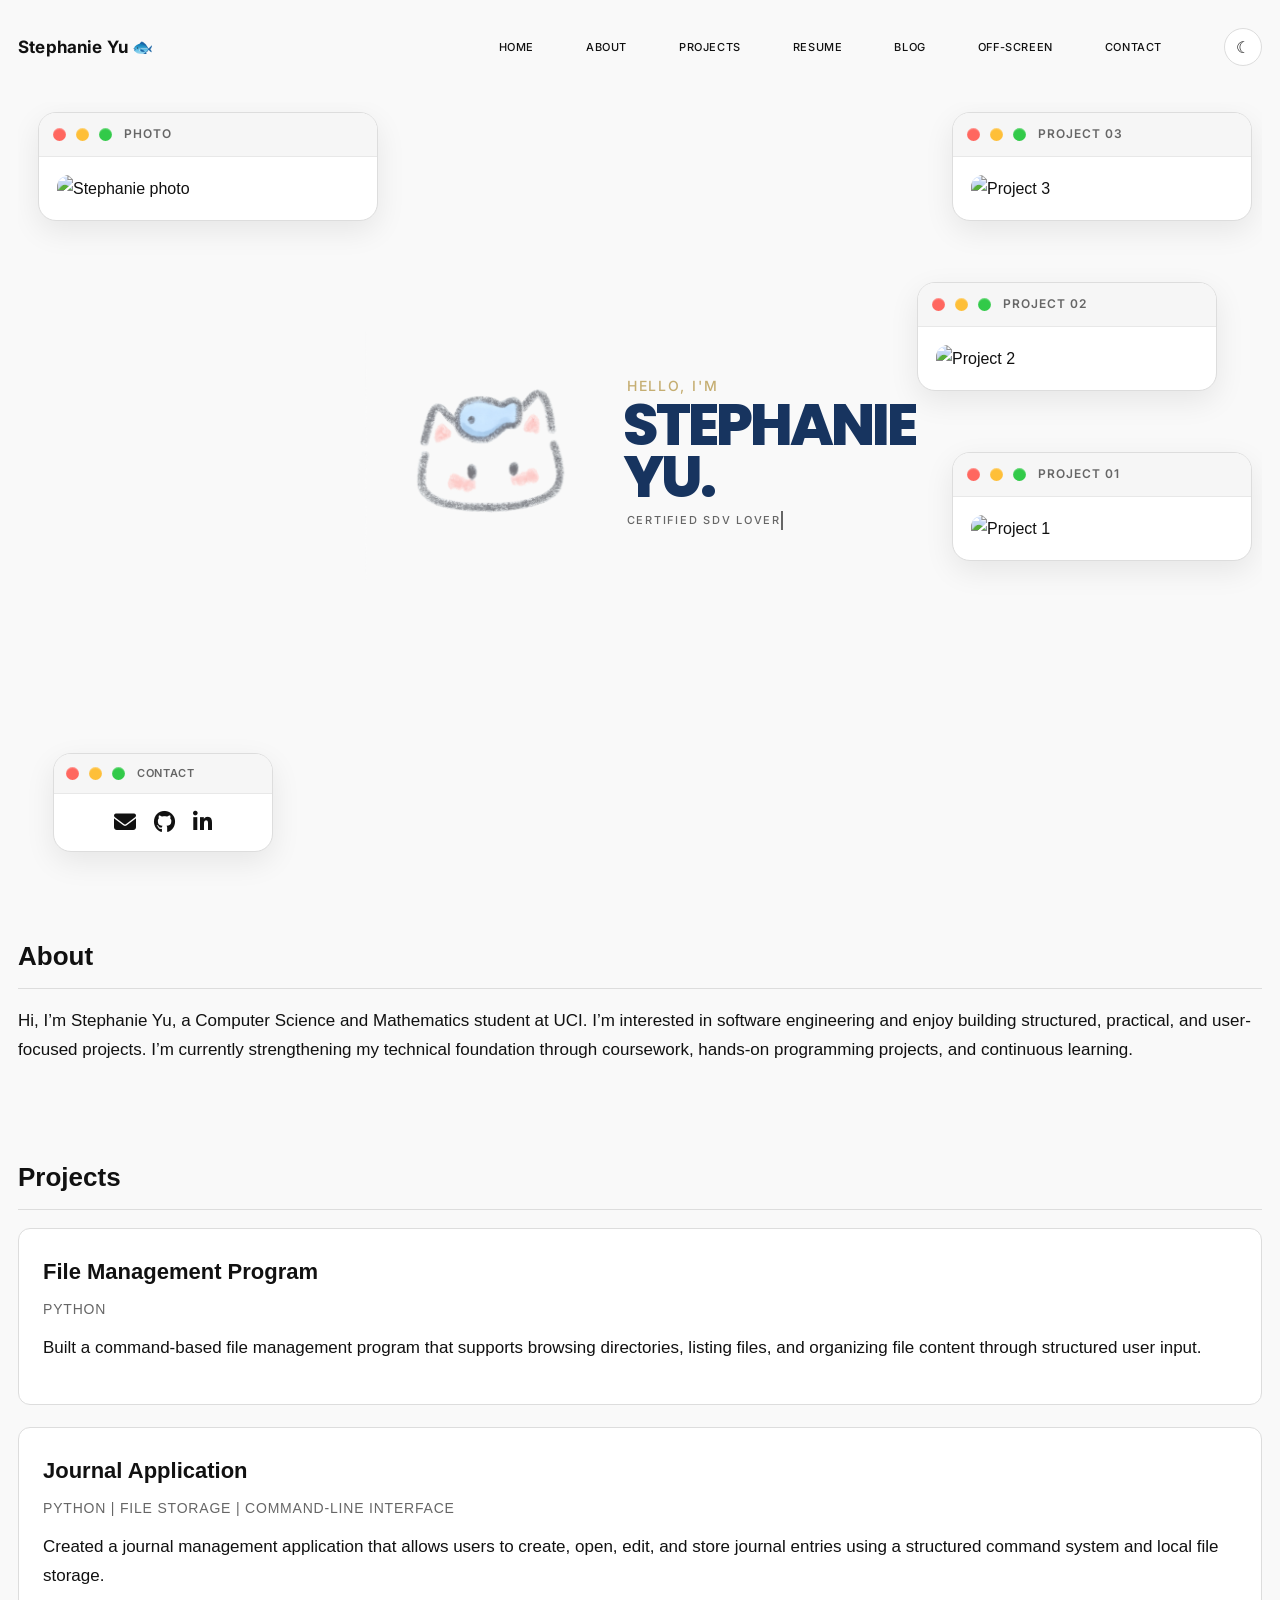
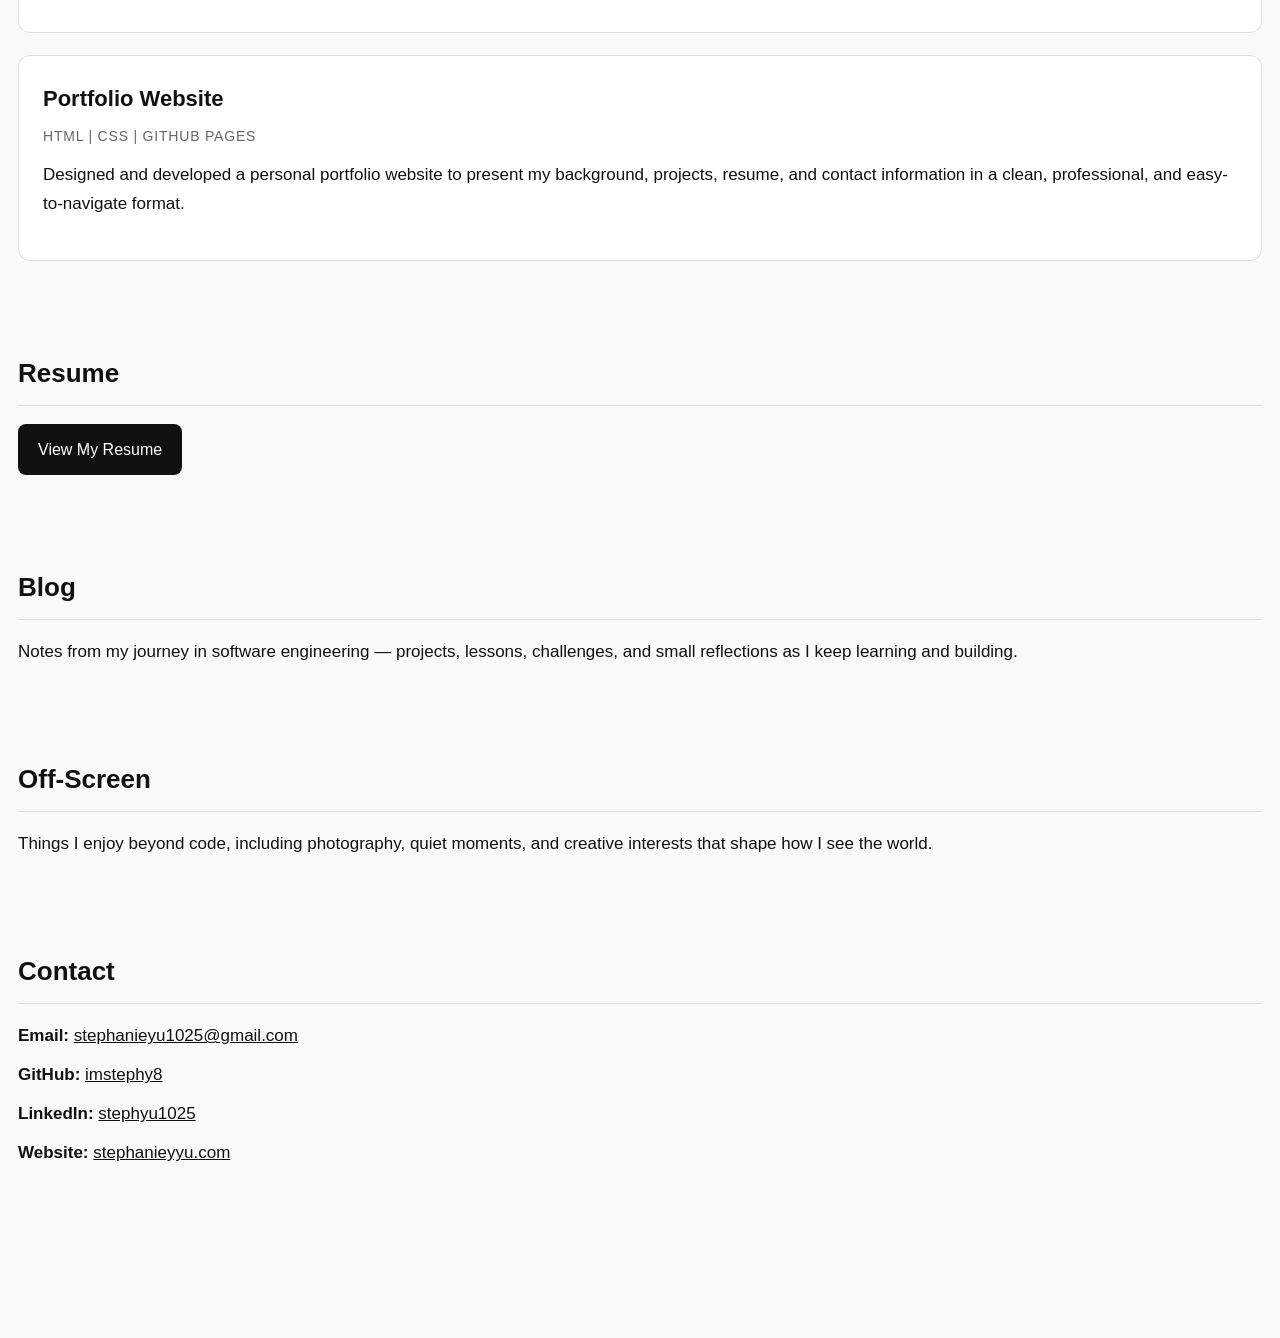
==== index.html @ 74663ebe "Update index.html" ====
<!DOCTYPE html>
<html lang="en">
<head>
  <link
    rel="icon"
    href='data:image/svg+xml,<svg xmlns="http://www.w3.org/2000/svg" viewBox="0 0 100 100"><text y=".9em" font-size="90">🐟</text></svg>'
  />
  <meta charset="UTF-8">
  <meta name="viewport" content="width=device-width, initial-scale=1.0">
  <title>Stephanie Yu</title>

  <link rel="preconnect" href="https://fonts.googleapis.com">
  <link rel="preconnect" href="https://fonts.gstatic.com" crossorigin>
  <link href="https://fonts.googleapis.com/css2?family=Inter:wght@400;500;600;700;800&family=Poppins:wght@500;700;800&display=swap" rel="stylesheet">
  <link rel="stylesheet" href="https://cdnjs.cloudflare.com/ajax/libs/font-awesome/6.5.2/css/all.min.css">

  <link rel="stylesheet" href="style.css">
</head>
<body>
  <header class="top-bar">
    <div class="site-name">Stephanie Yu 🐟</div>

    <nav class="nav-links">
      <a href="#home">HOME</a>
      <a href="#about">ABOUT</a>
      <a href="#projects">PROJECTS</a>
      <a href="#resume">RESUME</a>
      <a href="#blog">BLOG</a>
      <a href="#off-screen">OFF-SCREEN</a>
      <a href="#contact">CONTACT</a>

      <button id="theme-toggle" class="theme-toggle" aria-label="Toggle dark mode">
        ☾
      </button>
    </nav>
  </header>

  <main>
    <section id="home" class="hero">
      <div class="hero-content">
        <img src="icon.png" alt="Pixel character" class="pixel-character">

        <div class="hero-text">
          <p class="hero-kicker">HELLO, I'M</p>
          <h1 class="hero-title">
            <span>STEPHANIE</span>
            <span>YU.</span>
          </h1>
          <p class="hero-subtitle">
            <span class="typing-text">CERTIFIED SDV LOVER</span>
          </p>
        </div>
      </div>

      <div class="draggable-card photo-card" id="photo-card">
        <div class="mac-card-bar drag-handle">
          <div class="mac-dots">
            <button class="dot red" aria-label="Close photo card"></button>
            <button class="dot yellow" aria-label="Minimize photo card"></button>
            <button class="dot green" aria-label="Expand photo card"></button>
          </div>
          <span class="mac-card-title">PHOTO</span>
        </div>
        <div class="mac-card-content">
          <img src="StephanieYu.png" alt="Stephanie photo" class="mac-card-image">
        </div>
      </div>

      <div class="draggable-card contact-card" id="contact-card">
        <div class="mac-card-bar drag-handle">
          <div class="mac-dots">
            <button class="dot red" aria-label="Close contact card"></button>
            <button class="dot yellow" aria-label="Minimize contact card"></button>
            <button class="dot green" aria-label="Expand contact card"></button>
          </div>
          <span class="mac-card-title">CONTACT</span>
        </div>
        <div class="mac-card-content contact-icons">
          <a href="mailto:stephanieyu1025@gmail.com" target="_blank" aria-label="Email">
            <i class="fa-solid fa-envelope"></i>
          </a>
          <a href="https://github.com/imstephy8" target="_blank" aria-label="GitHub">
            <i class="fa-brands fa-github"></i>
          </a>
          <a href="https://www.linkedin.com/in/stephyu1025/" target="_blank" aria-label="LinkedIn">
            <i class="fa-brands fa-linkedin-in"></i>
          </a>
        </div>
      </div>

      <div class="draggable-card project-card-1" id="project-card-1">
        <div class="mac-card-bar drag-handle">
          <div class="mac-dots">
            <button class="dot red" aria-label="Close project 1 card"></button>
            <button class="dot yellow" aria-label="Minimize project 1 card"></button>
            <button class="dot green" aria-label="Expand project 1 card"></button>
          </div>
          <span class="mac-card-title">PROJECT 01</span>
        </div>
        <div class="mac-card-content">
          <img src="project1.jpg" alt="Project 1" class="mac-card-image">
        </div>
      </div>

      <div class="draggable-card project-card-2" id="project-card-2">
        <div class="mac-card-bar drag-handle">
          <div class="mac-dots">
            <button class="dot red" aria-label="Close project 2 card"></button>
            <button class="dot yellow" aria-label="Minimize project 2 card"></button>
            <button class="dot green" aria-label="Expand project 2 card"></button>
          </div>
          <span class="mac-card-title">PROJECT 02</span>
        </div>
        <div class="mac-card-content">
          <img src="project2.jpg" alt="Project 2" class="mac-card-image">
        </div>
      </div>

      <div class="draggable-card project-card-3" id="project-card-3">
        <div class="mac-card-bar drag-handle">
          <div class="mac-dots">
            <button class="dot red" aria-label="Close project 3 card"></button>
            <button class="dot yellow" aria-label="Minimize project 3 card"></button>
            <button class="dot green" aria-label="Expand project 3 card"></button>
          </div>
          <span class="mac-card-title">PROJECT 03</span>
        </div>
        <div class="mac-card-content">
          <img src="project3.jpg" alt="Project 3" class="mac-card-image">
        </div>
      </div>
    </section>

    <section id="about">
      <h2>About</h2>
      <p>
        Hi, I’m Stephanie Yu, a Computer Science and Mathematics student at UCI.
        I’m interested in software engineering and enjoy building structured,
        practical, and user-focused projects. I’m currently strengthening my
        technical foundation through coursework, hands-on programming projects,
        and continuous learning.
      </p>
    </section>

    <section id="projects">
      <h2>Projects</h2>

      <div class="project-card">
        <h3>File Management Program</h3>
        <p class="project-tech">Python</p>
        <p>
          Built a command-based file management program that supports browsing
          directories, listing files, and organizing file content through
          structured user input.
        </p>
      </div>

      <div class="project-card">
        <h3>Journal Application</h3>
        <p class="project-tech">Python | File Storage | Command-Line Interface</p>
        <p>
          Created a journal management application that allows users to create,
          open, edit, and store journal entries using a structured command
          system and local file storage.
        </p>
      </div>

      <div class="project-card">
        <h3>Portfolio Website</h3>
        <p class="project-tech">HTML | CSS | GitHub Pages</p>
        <p>
          Designed and developed a personal portfolio website to present my
          background, projects, resume, and contact information in a clean,
          professional, and easy-to-navigate format.
        </p>
      </div>
    </section>

    <section id="resume">
      <h2>Resume</h2>
      <a class="resume-button" href="StephanieYu2026Summer.pdf" target="_blank">View My Resume</a>
    </section>

    <section id="blog">
      <h2>Blog</h2>
      <p>
        Notes from my journey in software engineering — projects, lessons, challenges,
        and small reflections as I keep learning and building.
      </p>
    </section>

    <section id="off-screen">
      <h2>Off-Screen</h2>
      <p>
        Things I enjoy beyond code, including photography, quiet moments, and creative
        interests that shape how I see the world.
      </p>
    </section>

    <section id="contact">
      <h2>Contact</h2>
      <p><strong>Email:</strong> <a href="mailto:stephanieyu1025@gmail.com">stephanieyu1025@gmail.com</a></p>
      <p><strong>GitHub:</strong> <a href="https://github.com/imstephy8" target="_blank">imstephy8</a></p>
      <p><strong>LinkedIn:</strong> <a href="https://www.linkedin.com/in/stephyu1025/" target="_blank">stephyu1025</a></p>
      <p><strong>Website:</strong> <a href="https://stephanieyyu.com" target="_blank">stephanieyyu.com</a></p>
    </section>
  </main>

  <script src="script.js"></script>
</body>
</html>
---- style.css ----
html {
  scroll-behavior: smooth;
}

:root {
  --bg-color: #f9f9f9;
  --text-color: #111111;
  --card-bg: #ffffff;
  --card-border: #dddddd;
  --nav-text: #111111;
  --button-bg: #ffffff;
  --button-text: #111111;
  --muted-text: #666666;
  --hero-title-color: #17345f;
  --hero-kicker-color: #c5ae72;
  --bar-bg: #f6f6f6;
  --bar-border: #e8e8e8;
  --shadow-color: rgba(0, 0, 0, 0.08);
  --link-color: #111111;
  --resume-btn-bg: #111111;
  --resume-btn-text: #ffffff;
  --resume-btn-hover: #333333;
}

body.dark-mode {
  --bg-color: #111111;
  --text-color: #f5f5f5;
  --card-bg: #1b1b1b;
  --card-border: #333333;
  --nav-text: #f5f5f5;
  --button-bg: #1f1f1f;
  --button-text: #f5f5f5;
  --muted-text: #b8b8b8;
  --hero-title-color: #f2f2f2;
  --hero-kicker-color: #d7c188;
  --bar-bg: #202020;
  --bar-border: #343434;
  --shadow-color: rgba(0, 0, 0, 0.28);
  --link-color: #f5f5f5;
  --resume-btn-bg: #f5f5f5;
  --resume-btn-text: #111111;
  --resume-btn-hover: #d9d9d9;
}

* {
  box-sizing: border-box;
}

body {
  font-family: Arial, sans-serif;
  max-width: 1400px;
  margin: 0 auto;
  padding: 28px 18px 80px;
  line-height: 1.7;
  background-color: var(--bg-color);
  color: var(--text-color);
  transition: background-color 0.3s ease, color 0.3s ease;
}

.top-bar {
  display: flex;
  justify-content: space-between;
  align-items: center;
  padding: 0 0 36px 0;
  width: 100%;
  gap: 20px;
}

.site-name {
  font-family: 'Inter', -apple-system, BlinkMacSystemFont, "Segoe UI", Roboto, sans-serif;
  font-size: 17px;
  font-weight: 700;
  letter-spacing: 0.01em;
  animation: pastelShift 8s ease-in-out infinite;
  flex-shrink: 0;
}

@keyframes pastelShift {
  0% { color: #7faedb; }
  25% { color: #b39ddb; }
  50% { color: #e6a6be; }
  75% { color: #8bbf9f; }
  100% { color: #7faedb; }
}

nav,
.nav-links {
  display: flex;
  align-items: center;
  gap: 52px;
  margin-left: auto;
}

nav a,
.nav-links a {
  font-family: 'Inter', -apple-system, BlinkMacSystemFont, "Segoe UI", Roboto, sans-serif;
  font-size: 11px;
  letter-spacing: 0.6px;
  text-transform: uppercase;
  color: var(--nav-text);
  text-decoration: none;
  font-weight: 500;
  transition: color 0.3s ease;
}

nav a:hover,
.nav-links a:hover {
  text-decoration: underline;
}

.theme-toggle {
  margin-left: 10px;
  width: 38px;
  height: 38px;
  border-radius: 999px;
  border: 1px solid var(--card-border);
  background-color: var(--button-bg);
  color: var(--button-text);
  font-size: 16px;
  cursor: pointer;
  display: inline-flex;
  align-items: center;
  justify-content: center;
  flex-shrink: 0;
  transition: background-color 0.3s ease, color 0.3s ease, border-color 0.3s ease, transform 0.2s ease;
}

.theme-toggle:hover {
  transform: translateY(-1px);
}

main {
  width: 100%;
}

section {
  margin-bottom: 90px;
}

.hero {
  min-height: calc(100vh - 90px);
  display: flex;
  align-items: center;
  justify-content: center;
  margin-bottom: 0;
  position: relative;
  overflow: hidden;
}

.hero-content {
  display: flex;
  align-items: center;
  justify-content: center;
  gap: 8px;
  width: fit-content;
  margin: 0 auto;
  transform: translateY(-50px);
}

.pixel-character {
  width: 250px;
  height: auto;
  display: block;
  flex-shrink: 0;
  transform: translateY(-2px);
}

.hero-text {
  display: flex;
  flex-direction: column;
  align-items: flex-start;
}

.hero-kicker {
  margin: 0 0 6px 4px;
  font-family: 'Inter', sans-serif;
  font-size: 14px;
  font-weight: 500;
  letter-spacing: 0.14em;
  text-transform: uppercase;
  color: var(--hero-kicker-color);
  line-height: 1;
  transition: color 0.3s ease;
}

.hero-title {
  margin: 0;
  font-family: 'Poppins', 'Inter', sans-serif;
  font-size: clamp(38px, 5vw, 58px);
  font-weight: 800;
  line-height: 0.9;
  letter-spacing: -0.05em;
  text-transform: uppercase;
  color: var(--hero-title-color);
  transition: color 0.3s ease;
}

.hero-title span {
  display: block;
}

.hero-subtitle {
  margin: 8px 0 0 4px;
  font-family: 'Inter', sans-serif;
  font-size: 11px;
  font-weight: 500;
  letter-spacing: 0.16em;
  text-transform: uppercase;
  color: var(--muted-text);
  min-height: 18px;
  transition: color 0.3s ease;
}

.typing-text {
  display: inline-block;
  overflow: hidden;
  white-space: nowrap;
  border-right: 2px solid var(--muted-text);
  width: 0;
  max-width: max-content;
  animation: typing 3.2s steps(29, end) 0.5s forwards, blink 0.8s step-end infinite;
}

@keyframes typing {
  from { width: 0; }
  to { width: 100%; }
}

@keyframes blink {
  50% { border-color: transparent; }
}

.draggable-card {
  position: absolute;
  width: 260px;
  background: var(--card-bg);
  border-radius: 18px;
  overflow: hidden;
  border: 1px solid var(--card-border);
  box-shadow: 0 10px 30px var(--shadow-color);
  z-index: 20;
  transition: background-color 0.3s ease, border-color 0.3s ease, box-shadow 0.3s ease;
}

.photo-card {
  top: 10px;
  left: 20px;
  width: 340px;
}

.contact-card {
  left: 35px;
  bottom: 60px;
  width: 220px;
}

.project-card-3 {
  top: 10px;
  right: 10px;
  width: 300px;
  z-index: 23;
}

.project-card-2 {
  top: 180px;
  right: 45px;
  width: 300px;
  z-index: 22;
}

.project-card-1 {
  top: 350px;
  right: 10px;
  width: 300px;
  z-index: 21;
}

.mac-card-bar {
  height: 44px;
  background: var(--bar-bg);
  display: flex;
  align-items: center;
  gap: 12px;
  padding: 0 14px;
  border-bottom: 1px solid var(--bar-border);
  transition: background-color 0.3s ease, border-color 0.3s ease;
}

.drag-handle {
  cursor: grab;
  user-select: none;
}

.drag-handle:active {
  cursor: grabbing;
}

.mac-dots {
  display: flex;
  gap: 10px;
  align-items: center;
}

.dot {
  width: 13px;
  height: 13px;
  border-radius: 50%;
  border: none;
  padding: 0;
  display: inline-block;
  cursor: pointer;
  transition: transform 0.18s ease, filter 0.18s ease, box-shadow 0.18s ease, opacity 0.18s ease;
  box-shadow: inset 0 1px 1px rgba(255, 255, 255, 0.35);
}

.red {
  background: #ff5f57;
}

.yellow {
  background: #febc2e;
}

.green {
  background: #28c840;
}

.dot:hover {
  filter: brightness(0.72);
  transform: scale(0.95);
}

.dot:active {
  filter: brightness(0.58);
  transform: scale(0.88);
}

.mac-dots .dot {
  opacity: 0.95;
}

.mac-dots:hover .dot {
  opacity: 1;
}

.mac-dots:hover .red,
.mac-dots:hover .yellow,
.mac-dots:hover .green {
  filter: brightness(0.9);
}

.mac-card-title {
  font-family: 'Inter', sans-serif;
  font-size: 12px;
  font-weight: 600;
  letter-spacing: 0.08em;
  text-transform: uppercase;
  color: var(--muted-text);
  transition: color 0.3s ease;
}

.mac-card-content {
  padding: 18px;
  color: var(--text-color);
  transition: color 0.3s ease;
}

.mac-card-image {
  width: 100%;
  height: auto;
  display: block;
  border-radius: 12px;
}

.contact-card .mac-card-bar {
  height: 40px;
  padding: 0 12px;
}

.contact-card .mac-card-title {
  font-size: 11px;
  letter-spacing: 0.06em;
}

.contact-card .mac-card-content {
  padding: 10px 12px;
}

.contact-icons {
  display: flex;
  align-items: center;
  justify-content: center;
  gap: 18px;
  padding: 4px 0;
}

.contact-icons a {
  color: var(--text-color);
  font-size: 22px;
  text-decoration: none;
  transition: transform 0.2s ease, opacity 0.2s ease, color 0.3s ease;
}

.contact-icons a:hover {
  transform: translateY(-2px);
  opacity: 0.7;
}

.draggable-card.dragging {
  z-index: 9999;
}

.draggable-card.minimized {
  width: 220px !important;
  height: auto;
}

.draggable-card.minimized .mac-card-content {
  display: none;
}

.draggable-card.minimized .mac-card-bar {
  border-bottom: none;
}

h2 {
  font-size: 26px;
  font-weight: 600;
  margin-bottom: 18px;
  border-bottom: 1px solid var(--card-border);
  padding-bottom: 10px;
  transition: border-color 0.3s ease, color 0.3s ease;
}

p {
  font-size: 17px;
  margin-top: 0;
}

.skills-list {
  display: flex;
  flex-wrap: wrap;
  gap: 12px;
}

.skill-tag {
  padding: 10px 16px;
  border: 1px solid var(--card-border);
  border-radius: 999px;
  font-size: 14px;
  background-color: var(--card-bg);
  color: var(--text-color);
  transition: background-color 0.3s ease, border-color 0.3s ease, color 0.3s ease;
}

.project-card {
  background-color: var(--card-bg);
  padding: 24px;
  margin-bottom: 22px;
  border-radius: 12px;
  border: 1px solid var(--card-border);
  transition: transform 0.25s ease, box-shadow 0.25s ease, background-color 0.3s ease, border-color 0.3s ease;
}

.project-card:hover {
  transform: translateY(-4px);
  box-shadow: 0 8px 24px var(--shadow-color);
}

.project-card h3 {
  margin-top: 0;
  margin-bottom: 8px;
  font-size: 22px;
}

.project-tech {
  font-size: 14px;
  color: var(--muted-text);
  margin-bottom: 12px;
  text-transform: uppercase;
  letter-spacing: 0.8px;
  transition: color 0.3s ease;
}

.primary-button,
.secondary-button,
.resume-button {
  display: inline-block;
  padding: 12px 20px;
  border-radius: 8px;
  text-decoration: none;
  transition: all 0.25s ease;
}

.resume-button {
  background-color: var(--resume-btn-bg);
  color: var(--resume-btn-text);
}

.resume-button:hover {
  background-color: var(--resume-btn-hover);
  transform: translateY(-2px);
  text-decoration: none;
}

a {
  color: var(--link-color);
  transition: color 0.3s ease;
}

a:hover {
  text-decoration: underline;
}

#contact p {
  margin: 10px 0;
}

@media (max-width: 900px) {
  body {
    padding: 24px 20px 60px;
  }

  .top-bar {
    flex-direction: column;
    align-items: flex-start;
    gap: 18px;
  }

  nav,
  .nav-links {
    flex-wrap: wrap;
    gap: 14px 18px;
    margin-left: 0;
  }

  .hero {
    min-height: 55vh;
  }
}

@media (max-width: 768px) {
  .photo-card,
  .contact-card,
  .project-card-1,
  .project-card-2,
  .project-card-3 {
    display: none !important;
  }

  .hero {
    min-height: auto;
    padding: 90px 0 50px;
  }

  .hero-content {
    flex-direction: column;
    gap: 16px;
    transform: none;
    text-align: center;
  }

  .hero-text {
    align-items: center;
  }

  .hero-kicker,
  .hero-subtitle {
    margin-left: 0;
  }

  .pixel-character {
    width: 90px;
    transform: none;
  }
}

@media (max-width: 600px) {
  body {
    padding: 20px 16px 50px;
  }

  .site-name {
    font-size: 13px;
  }

  nav,
  .nav-links {
    gap: 12px 14px;
  }

  nav a,
  .nav-links a {
    font-size: 10px;
    letter-spacing: 0.5px;
  }

  .theme-toggle {
    width: 34px;
    height: 34px;
    font-size: 14px;
    margin-left: 4px;
  }

  .hero-title {
    font-size: clamp(32px, 11vw, 46px);
  }

  h2 {
    font-size: 24px;
  }

  p {
    font-size: 16px;
  }
}
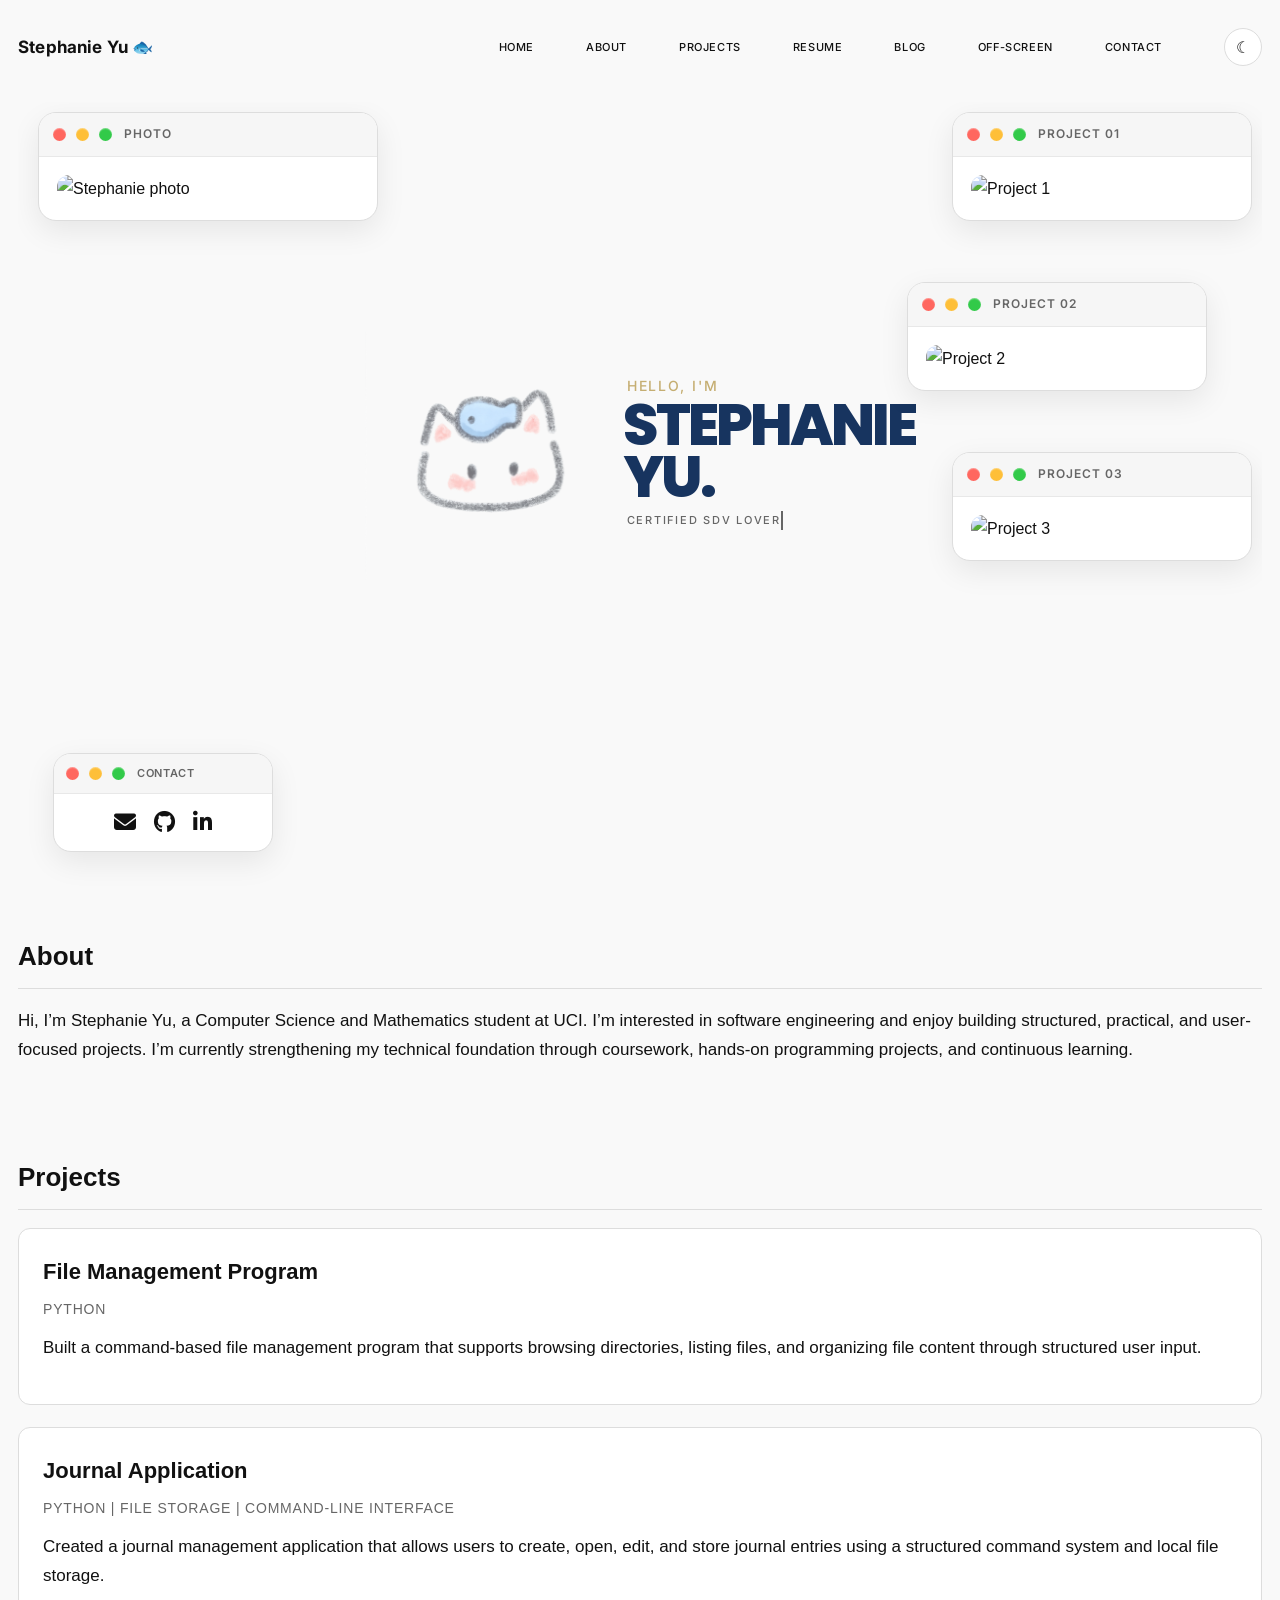
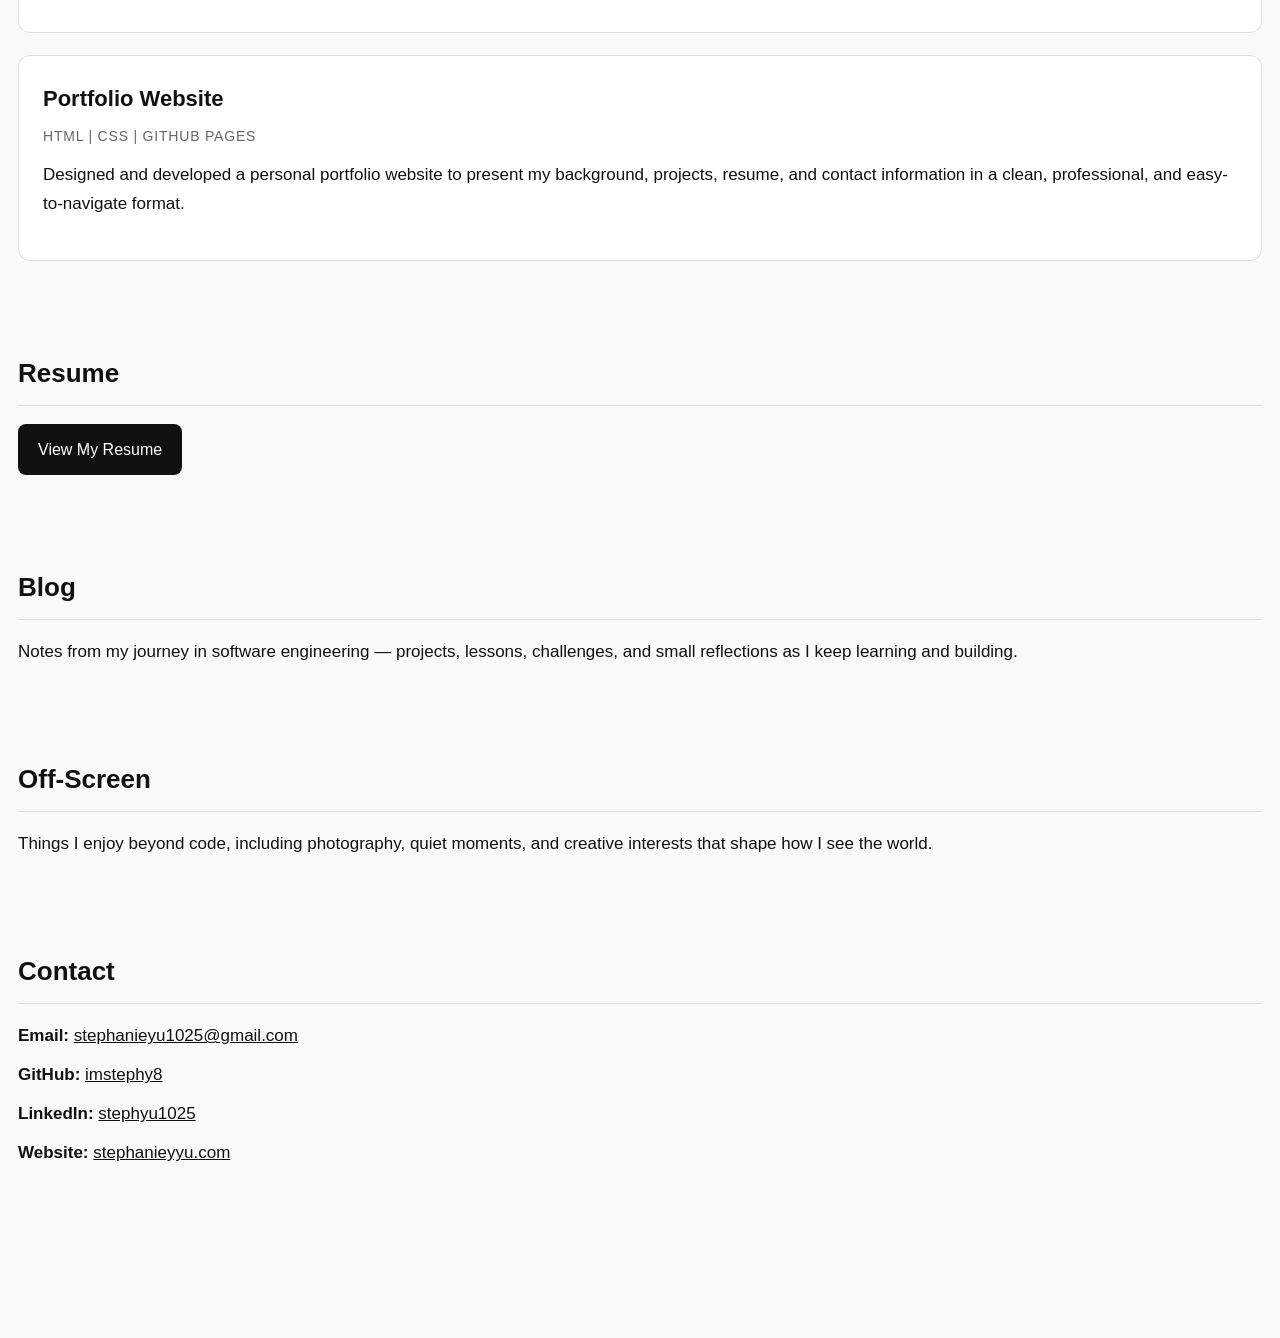
==== commit a6d51184: "Update index.html" ====
--- a/index.html
+++ b/index.html
@@ -178,7 +178,7 @@
 
     <section id="resume">
       <h2>Resume</h2>
-      <a class="resume-button" href="StephanieYu2026Summer.pdf" target="_blank">View My Resume</a>
+      <a class="resume-button" href="hhh.pdf" target="_blank">View My Resume</a>
     </section>
 
     <section id="blog">
--- a/style.css
+++ b/style.css
@@ -254,25 +254,25 @@
   width: 220px;
 }
 
-.project-card-3 {
+.project-card-1 {
   top: 10px;
   right: 10px;
   width: 300px;
-  z-index: 23;
+  z-index: 21;
 }
 
 .project-card-2 {
   top: 180px;
-  right: 45px;
+  right: 55px;
   width: 300px;
   z-index: 22;
 }
 
-.project-card-1 {
+.project-card-3 {
   top: 350px;
   right: 10px;
   width: 300px;
-  z-index: 21;
+  z-index: 23;
 }
 
 .mac-card-bar {
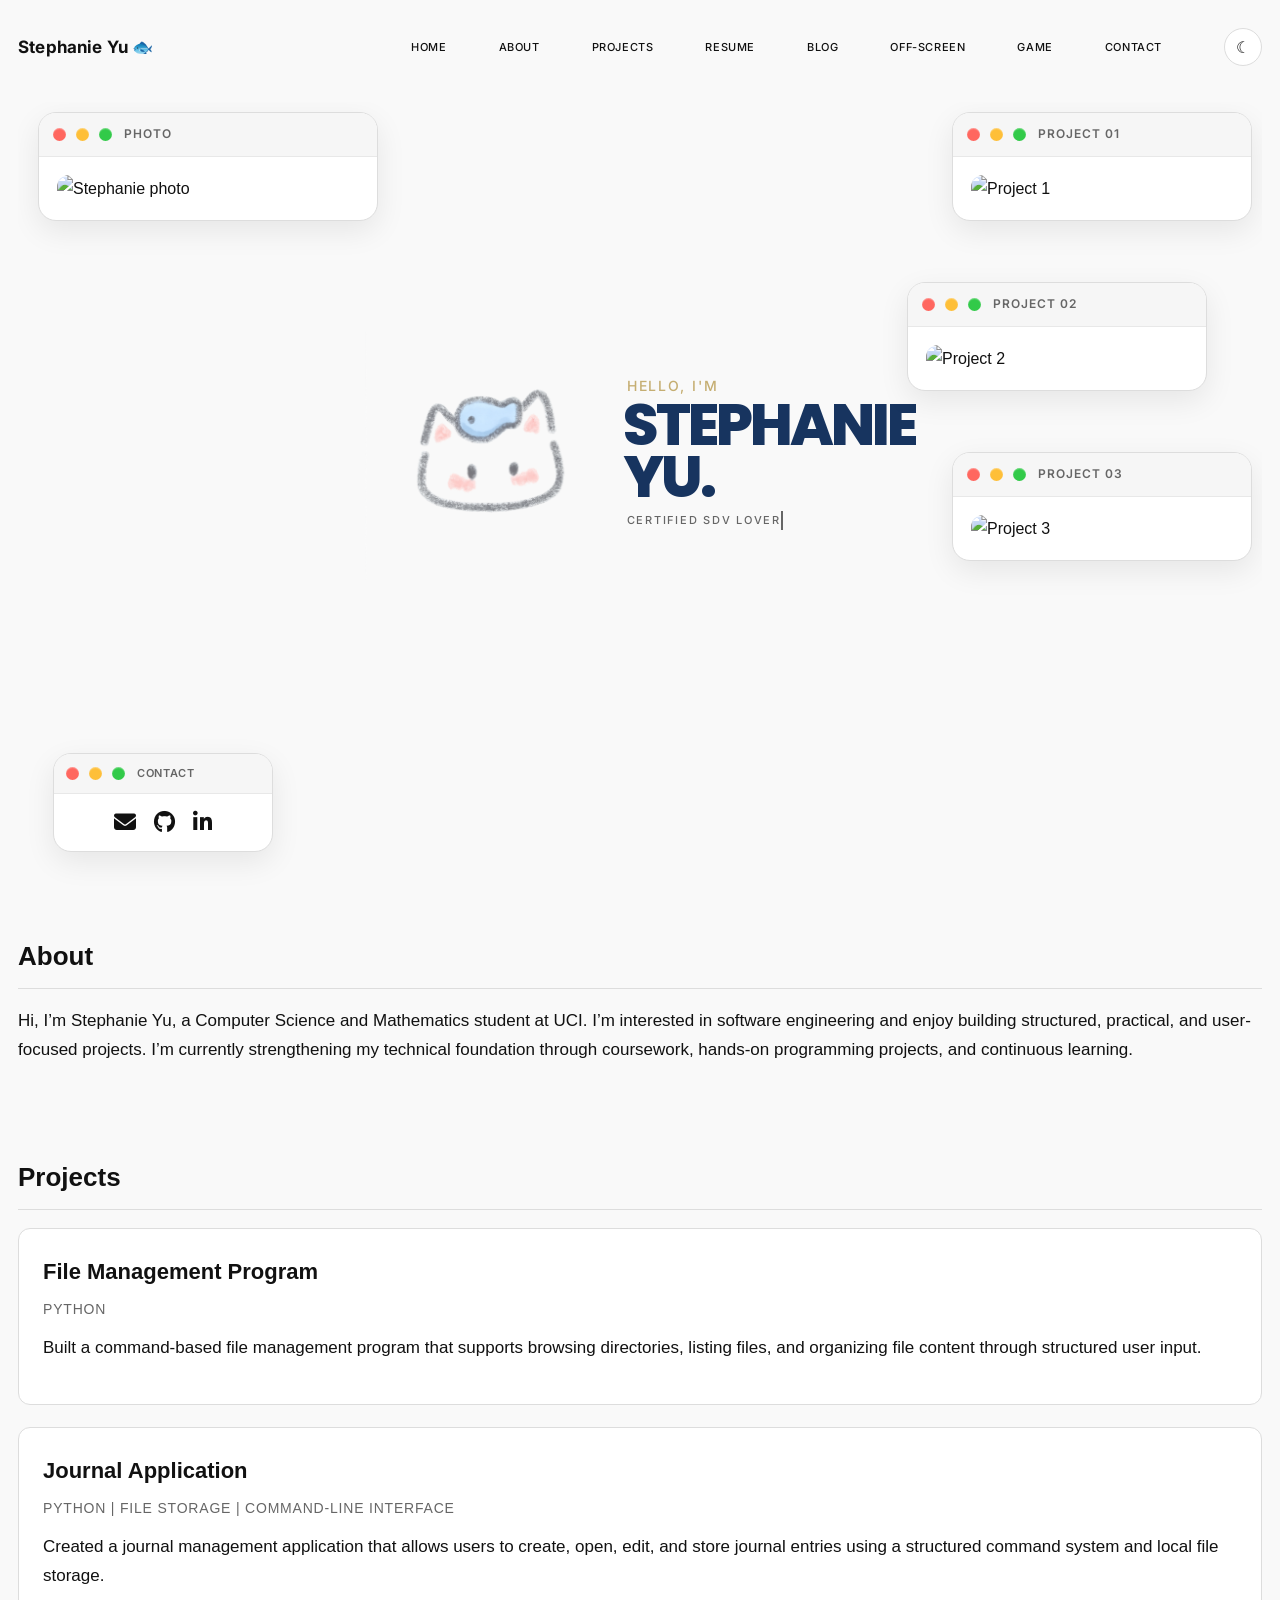
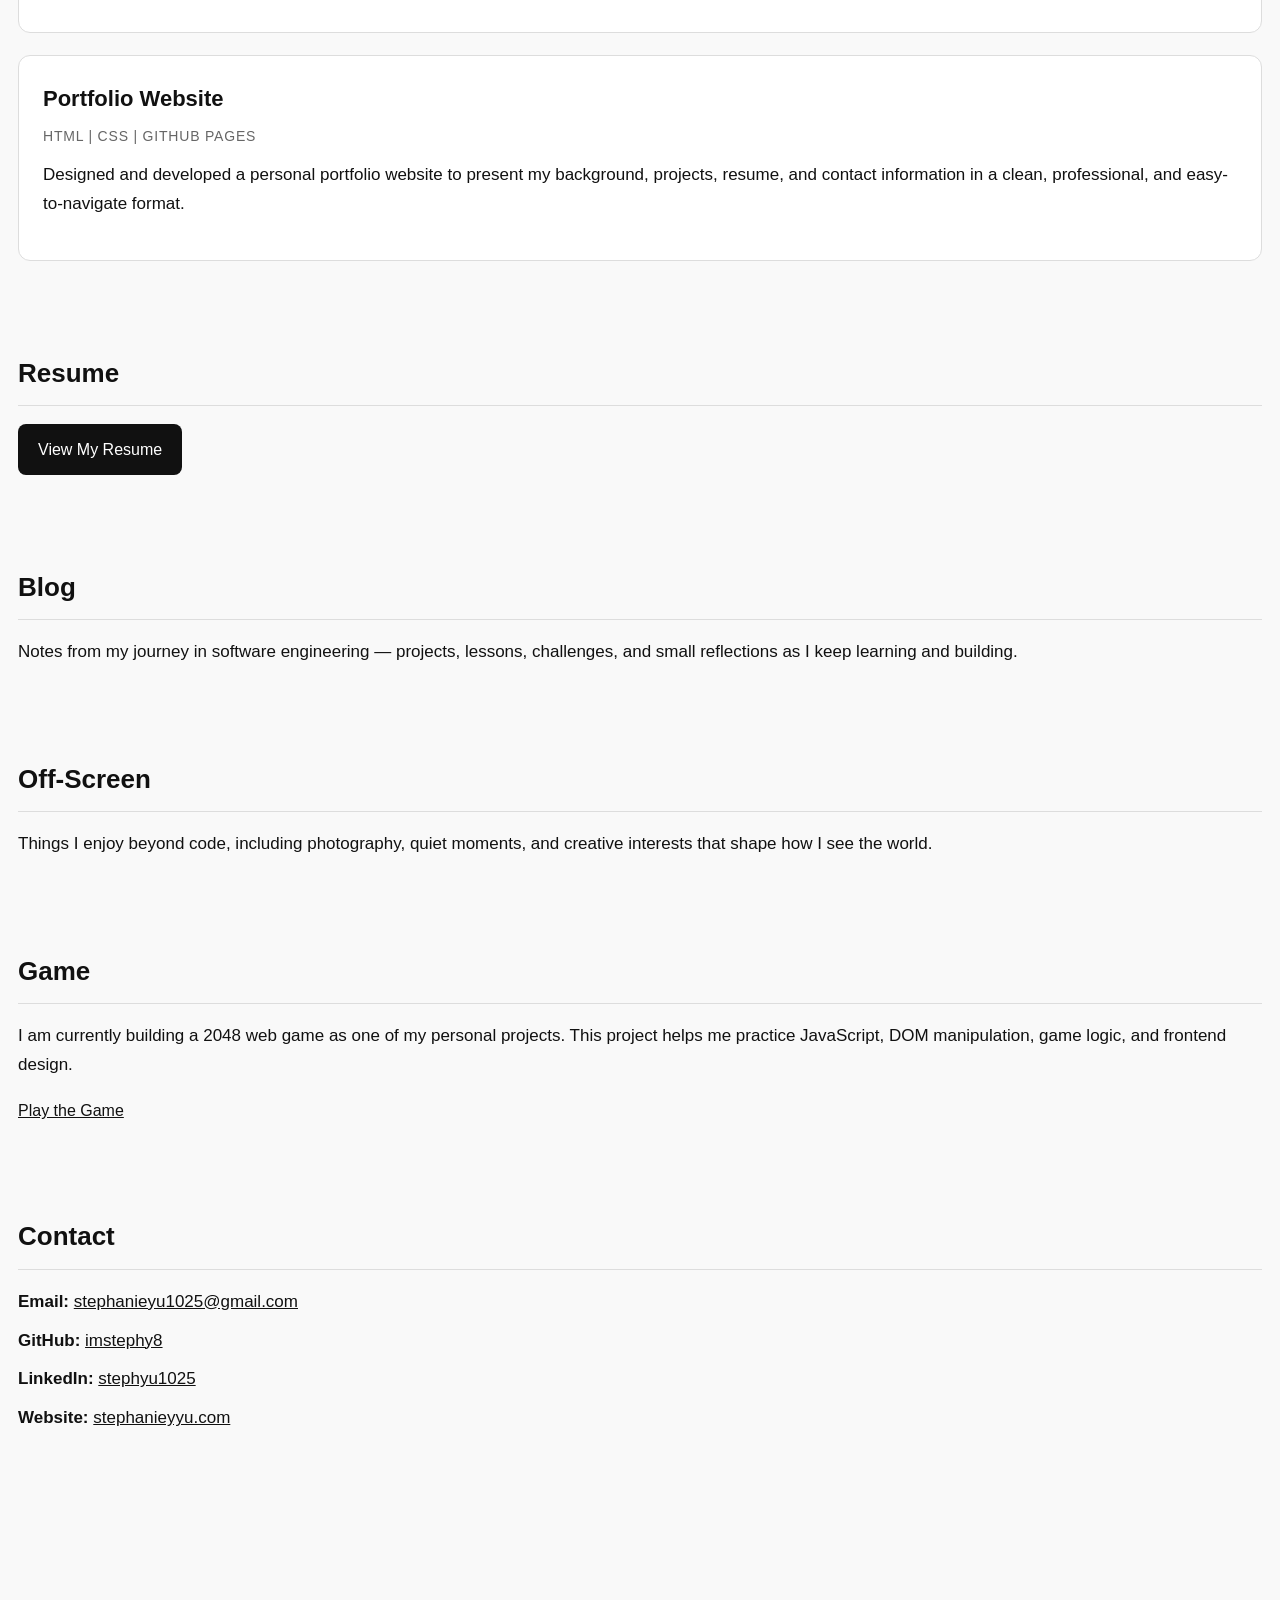
==== commit 6fc86b03: "Update index.html" ====
--- a/index.html
+++ b/index.html
@@ -27,6 +27,7 @@
       <a href="#resume">RESUME</a>
       <a href="#blog">BLOG</a>
       <a href="#off-screen">OFF-SCREEN</a>
+      <a href="#game">GAME</a>
       <a href="#contact">CONTACT</a>
 
       <button id="theme-toggle" class="theme-toggle" aria-label="Toggle dark mode">
@@ -197,6 +198,18 @@
       </p>
     </section>
 
+    <section id="game" class="game-section">
+      <h2>Game</h2>
+      <p>
+        I am currently building a 2048 web game as one of my personal projects.
+        This project helps me practice JavaScript, DOM manipulation, game logic,
+        and frontend design.
+      </p>
+      <a href="your-game-link-here" class="game-button">
+        Play the Game
+      </a>
+    </section>
+
     <section id="contact">
       <h2>Contact</h2>
       <p><strong>Email:</strong> <a href="mailto:stephanieyu1025@gmail.com">stephanieyu1025@gmail.com</a></p>
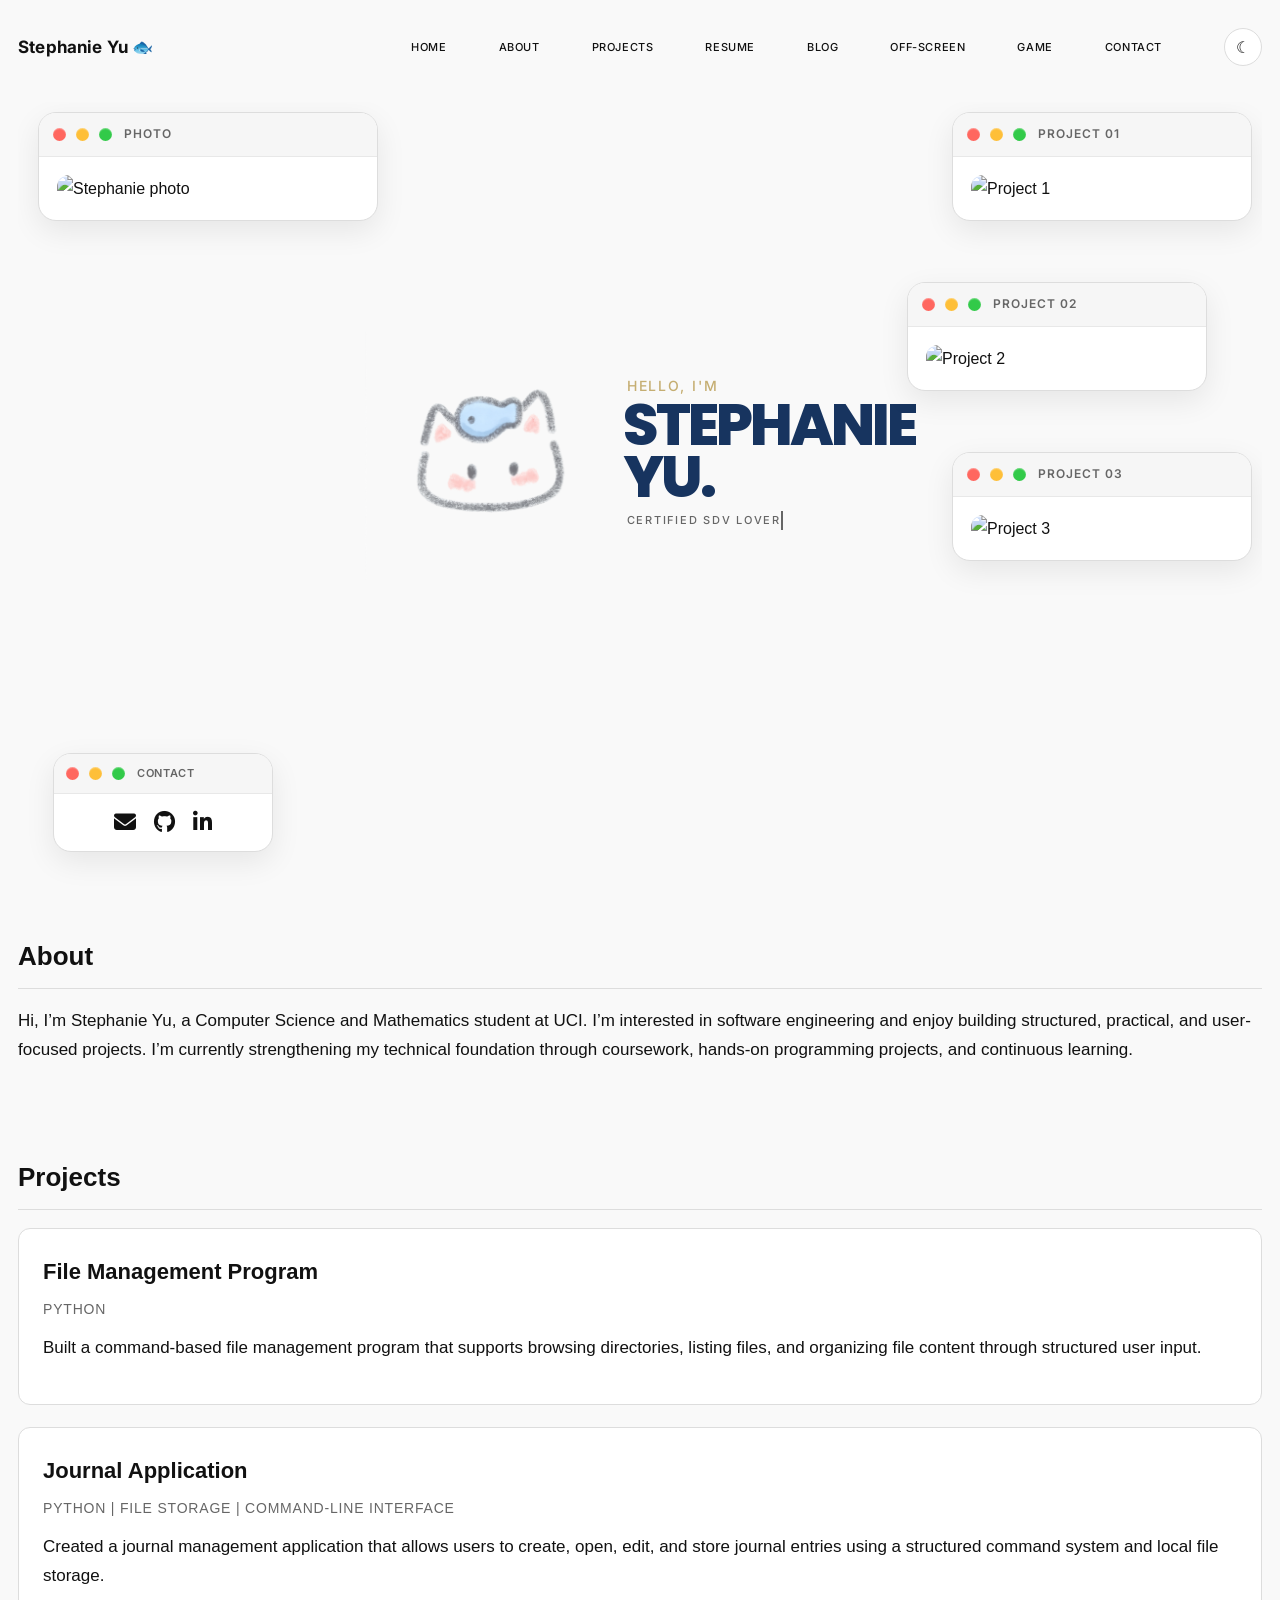
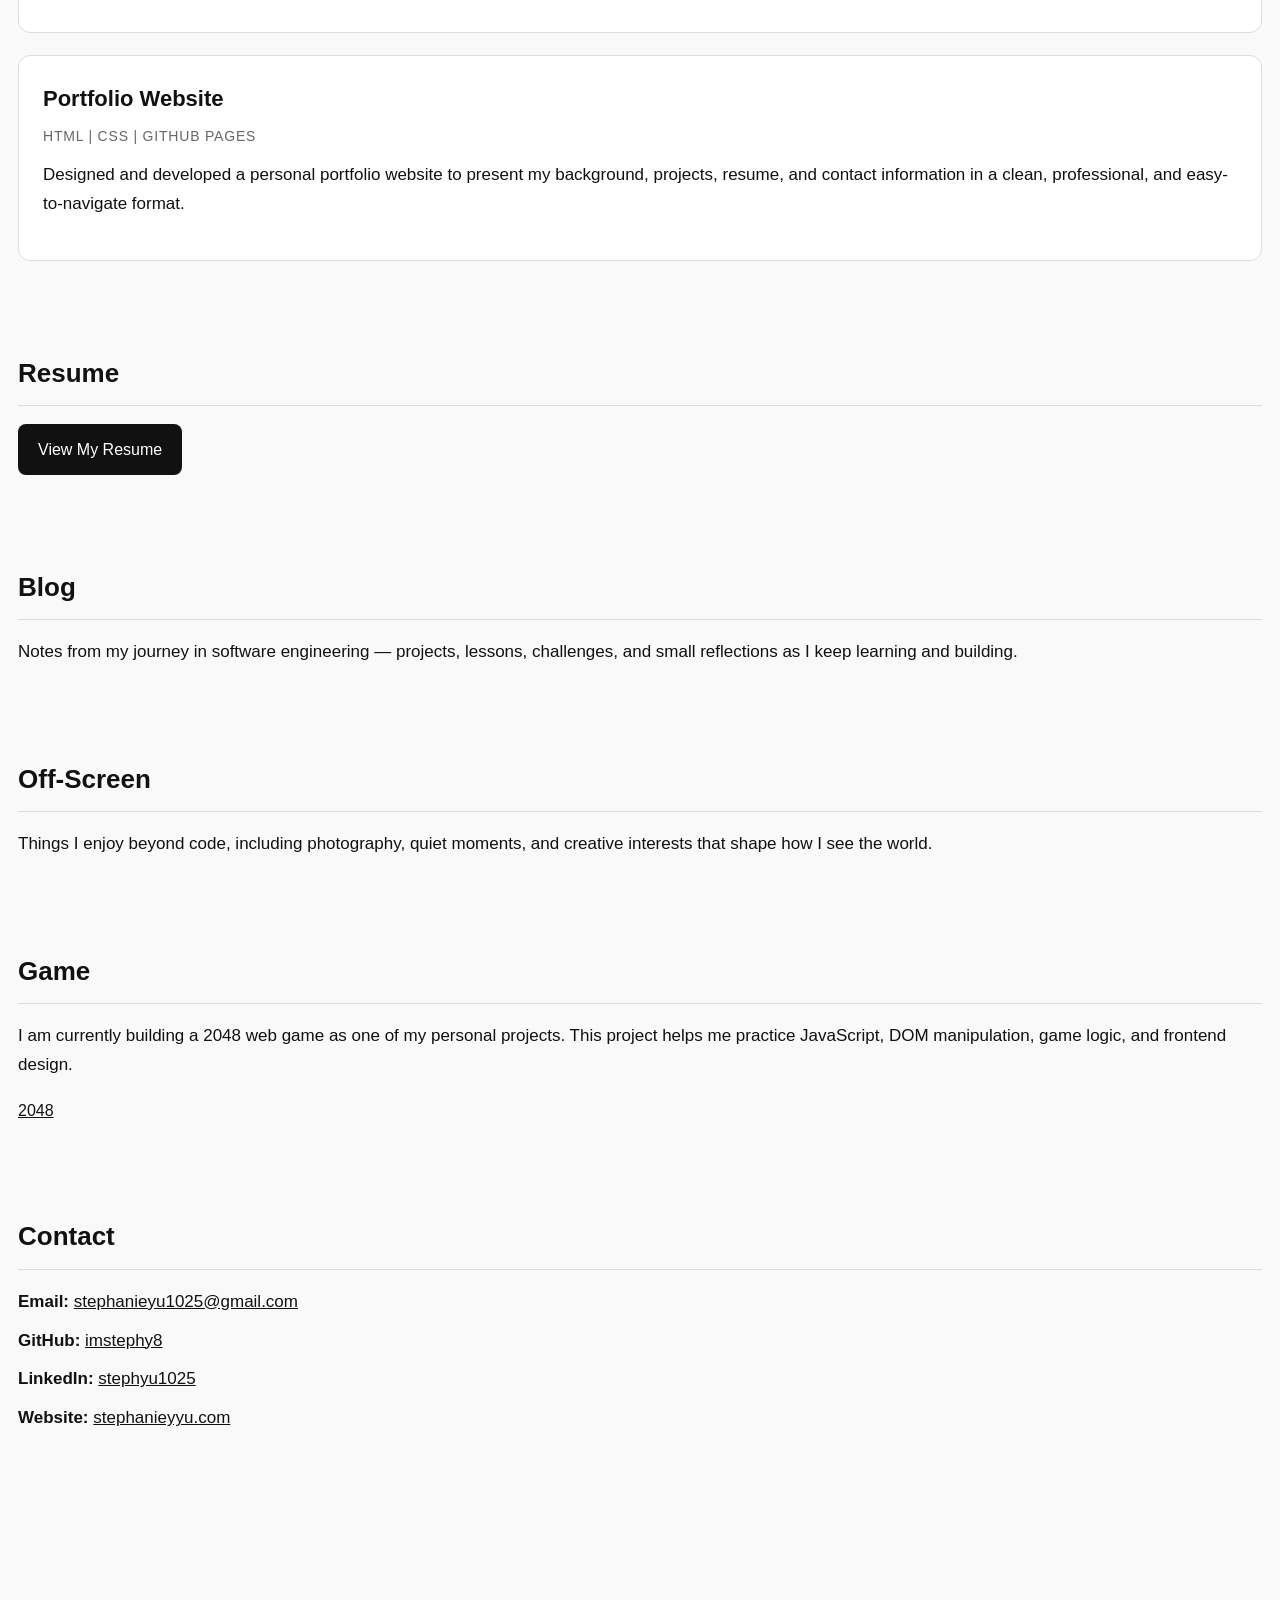
==== commit ba2368c3: "Update index.html" ====
--- a/index.html
+++ b/index.html
@@ -206,7 +206,7 @@
         and frontend design.
       </p>
       <a href="your-game-link-here" class="game-button">
-        Play the Game
+        2048
       </a>
     </section>
 
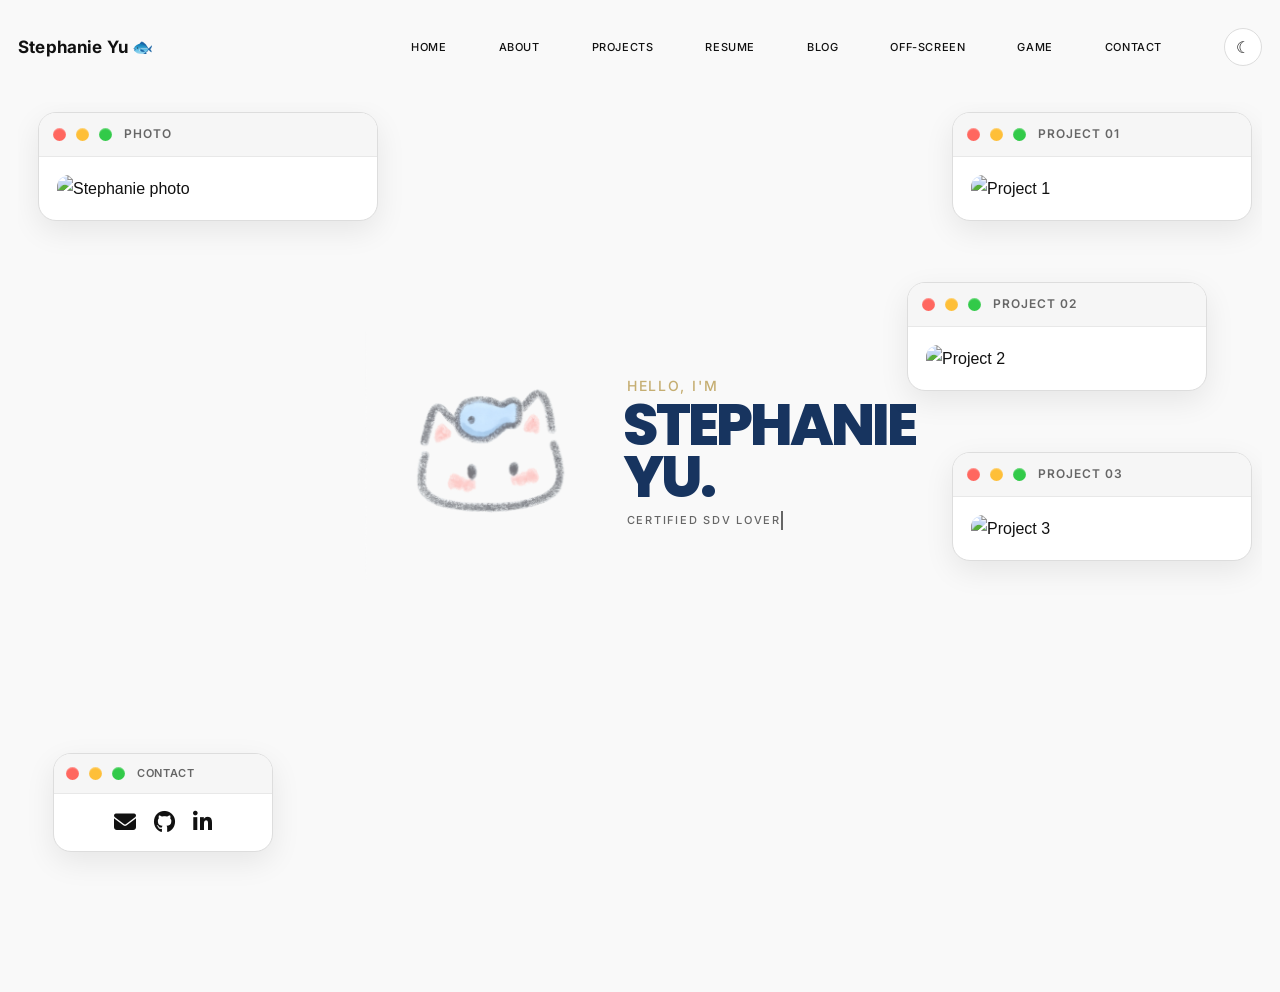
==== commit 03af0fbd: "separate page update" ====
--- a/index.html
+++ b/index.html
@@ -21,19 +21,19 @@
     <div class="site-name">Stephanie Yu 🐟</div>
 
     <nav class="nav-links">
-      <a href="#home">HOME</a>
-      <a href="#about">ABOUT</a>
-      <a href="#projects">PROJECTS</a>
-      <a href="#resume">RESUME</a>
-      <a href="#blog">BLOG</a>
-      <a href="#off-screen">OFF-SCREEN</a>
-      <a href="#game">GAME</a>
-      <a href="#contact">CONTACT</a>
+      <a href="index.html">HOME</a>
+      <a href="about.html">ABOUT</a>
+      <a href="projects.html">PROJECTS</a>
+      <a href="resume.html">RESUME</a>
+      <a href="blog.html">BLOG</a>
+      <a href="off-screen.html">OFF-SCREEN</a>
+      <a href="game.html">GAME</a>
+      <a href="contact.html">CONTACT</a>
 
       <button id="theme-toggle" class="theme-toggle" aria-label="Toggle dark mode">
         ☾
       </button>
-    </nav>
+</nav>
   </header>
 
   <main>
@@ -132,93 +132,8 @@
       </div>
     </section>
 
-    <section id="about">
-      <h2>About</h2>
-      <p>
-        Hi, I’m Stephanie Yu, a Computer Science and Mathematics student at UCI.
-        I’m interested in software engineering and enjoy building structured,
-        practical, and user-focused projects. I’m currently strengthening my
-        technical foundation through coursework, hands-on programming projects,
-        and continuous learning.
-      </p>
-    </section>
-
-    <section id="projects">
-      <h2>Projects</h2>
-
-      <div class="project-card">
-        <h3>File Management Program</h3>
-        <p class="project-tech">Python</p>
-        <p>
-          Built a command-based file management program that supports browsing
-          directories, listing files, and organizing file content through
-          structured user input.
-        </p>
-      </div>
-
-      <div class="project-card">
-        <h3>Journal Application</h3>
-        <p class="project-tech">Python | File Storage | Command-Line Interface</p>
-        <p>
-          Created a journal management application that allows users to create,
-          open, edit, and store journal entries using a structured command
-          system and local file storage.
-        </p>
-      </div>
-
-      <div class="project-card">
-        <h3>Portfolio Website</h3>
-        <p class="project-tech">HTML | CSS | GitHub Pages</p>
-        <p>
-          Designed and developed a personal portfolio website to present my
-          background, projects, resume, and contact information in a clean,
-          professional, and easy-to-navigate format.
-        </p>
-      </div>
-    </section>
-
-    <section id="resume">
-      <h2>Resume</h2>
-      <a class="resume-button" href="hhh.pdf" target="_blank">View My Resume</a>
-    </section>
-
-    <section id="blog">
-      <h2>Blog</h2>
-      <p>
-        Notes from my journey in software engineering — projects, lessons, challenges,
-        and small reflections as I keep learning and building.
-      </p>
-    </section>
-
-    <section id="off-screen">
-      <h2>Off-Screen</h2>
-      <p>
-        Things I enjoy beyond code, including photography, quiet moments, and creative
-        interests that shape how I see the world.
-      </p>
-    </section>
-
-    <section id="game" class="game-section">
-      <h2>Game</h2>
-      <p>
-        I am currently building a 2048 web game as one of my personal projects.
-        This project helps me practice JavaScript, DOM manipulation, game logic,
-        and frontend design.
-      </p>
-      <a href="your-game-link-here" class="game-button">
-        2048
-      </a>
-    </section>
-
-    <section id="contact">
-      <h2>Contact</h2>
-      <p><strong>Email:</strong> <a href="mailto:stephanieyu1025@gmail.com">stephanieyu1025@gmail.com</a></p>
-      <p><strong>GitHub:</strong> <a href="https://github.com/imstephy8" target="_blank">imstephy8</a></p>
-      <p><strong>LinkedIn:</strong> <a href="https://www.linkedin.com/in/stephyu1025/" target="_blank">stephyu1025</a></p>
-      <p><strong>Website:</strong> <a href="https://stephanieyyu.com" target="_blank">stephanieyyu.com</a></p>
-    </section>
   </main>
 
   <script src="script.js"></script>
 </body>
-</html>
+</html>
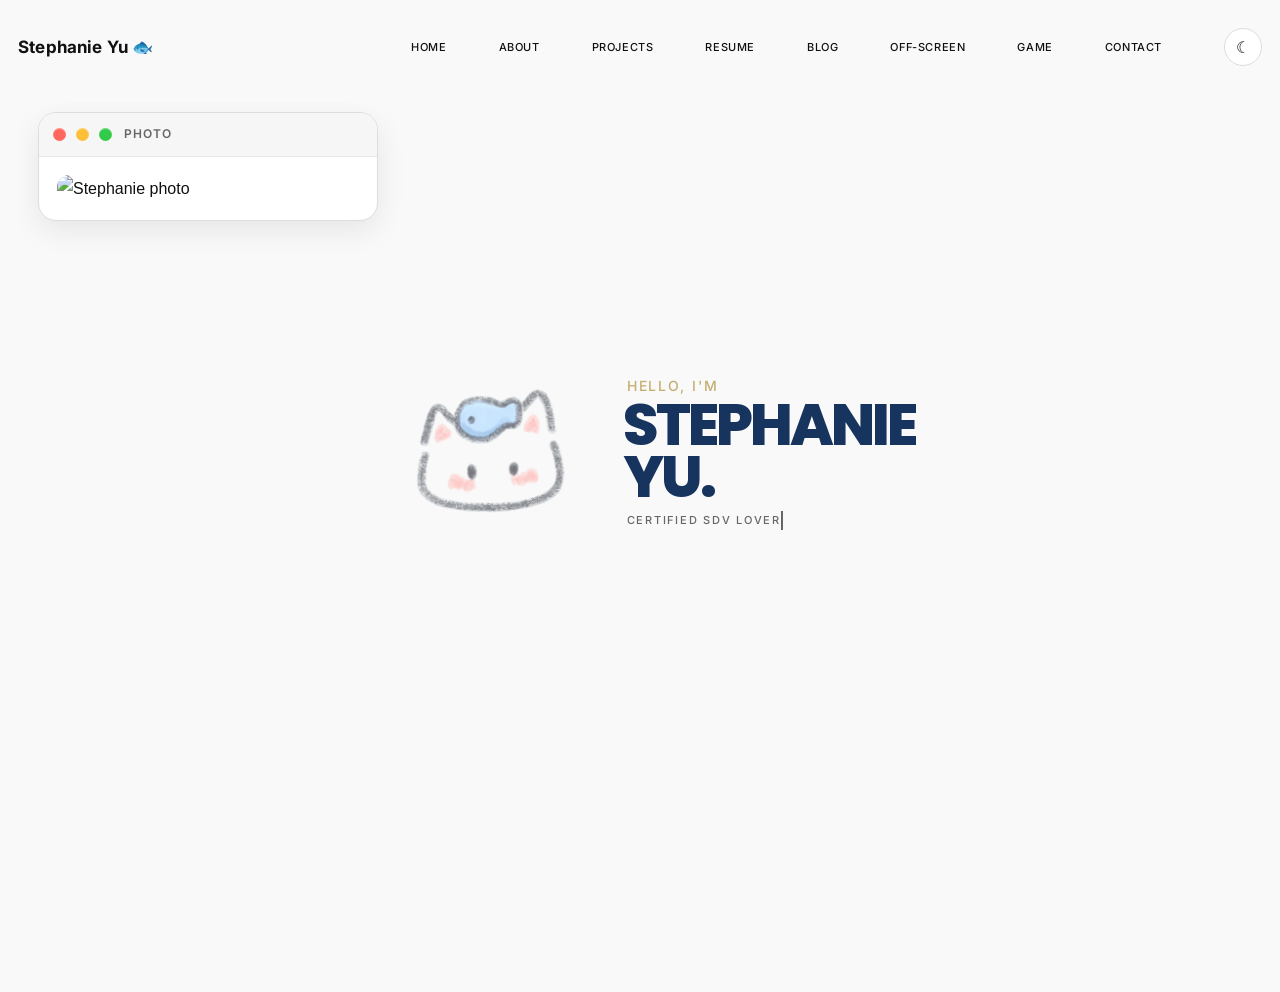
==== commit 24972ce4: "Update index.html" ====
--- a/index.html
+++ b/index.html
@@ -67,73 +67,8 @@
         </div>
       </div>
 
-      <div class="draggable-card contact-card" id="contact-card">
-        <div class="mac-card-bar drag-handle">
-          <div class="mac-dots">
-            <button class="dot red" aria-label="Close contact card"></button>
-            <button class="dot yellow" aria-label="Minimize contact card"></button>
-            <button class="dot green" aria-label="Expand contact card"></button>
-          </div>
-          <span class="mac-card-title">CONTACT</span>
-        </div>
-        <div class="mac-card-content contact-icons">
-          <a href="mailto:stephanieyu1025@gmail.com" target="_blank" aria-label="Email">
-            <i class="fa-solid fa-envelope"></i>
-          </a>
-          <a href="https://github.com/imstephy8" target="_blank" aria-label="GitHub">
-            <i class="fa-brands fa-github"></i>
-          </a>
-          <a href="https://www.linkedin.com/in/stephyu1025/" target="_blank" aria-label="LinkedIn">
-            <i class="fa-brands fa-linkedin-in"></i>
-          </a>
-        </div>
-      </div>
-
-      <div class="draggable-card project-card-1" id="project-card-1">
-        <div class="mac-card-bar drag-handle">
-          <div class="mac-dots">
-            <button class="dot red" aria-label="Close project 1 card"></button>
-            <button class="dot yellow" aria-label="Minimize project 1 card"></button>
-            <button class="dot green" aria-label="Expand project 1 card"></button>
-          </div>
-          <span class="mac-card-title">PROJECT 01</span>
-        </div>
-        <div class="mac-card-content">
-          <img src="project1.jpg" alt="Project 1" class="mac-card-image">
-        </div>
-      </div>
-
-      <div class="draggable-card project-card-2" id="project-card-2">
-        <div class="mac-card-bar drag-handle">
-          <div class="mac-dots">
-            <button class="dot red" aria-label="Close project 2 card"></button>
-            <button class="dot yellow" aria-label="Minimize project 2 card"></button>
-            <button class="dot green" aria-label="Expand project 2 card"></button>
-          </div>
-          <span class="mac-card-title">PROJECT 02</span>
-        </div>
-        <div class="mac-card-content">
-          <img src="project2.jpg" alt="Project 2" class="mac-card-image">
-        </div>
-      </div>
-
-      <div class="draggable-card project-card-3" id="project-card-3">
-        <div class="mac-card-bar drag-handle">
-          <div class="mac-dots">
-            <button class="dot red" aria-label="Close project 3 card"></button>
-            <button class="dot yellow" aria-label="Minimize project 3 card"></button>
-            <button class="dot green" aria-label="Expand project 3 card"></button>
-          </div>
-          <span class="mac-card-title">PROJECT 03</span>
-        </div>
-        <div class="mac-card-content">
-          <img src="project3.jpg" alt="Project 3" class="mac-card-image">
-        </div>
-      </div>
-    </section>
-
   </main>
 
   <script src="script.js"></script>
 </body>
-</html>+</html>
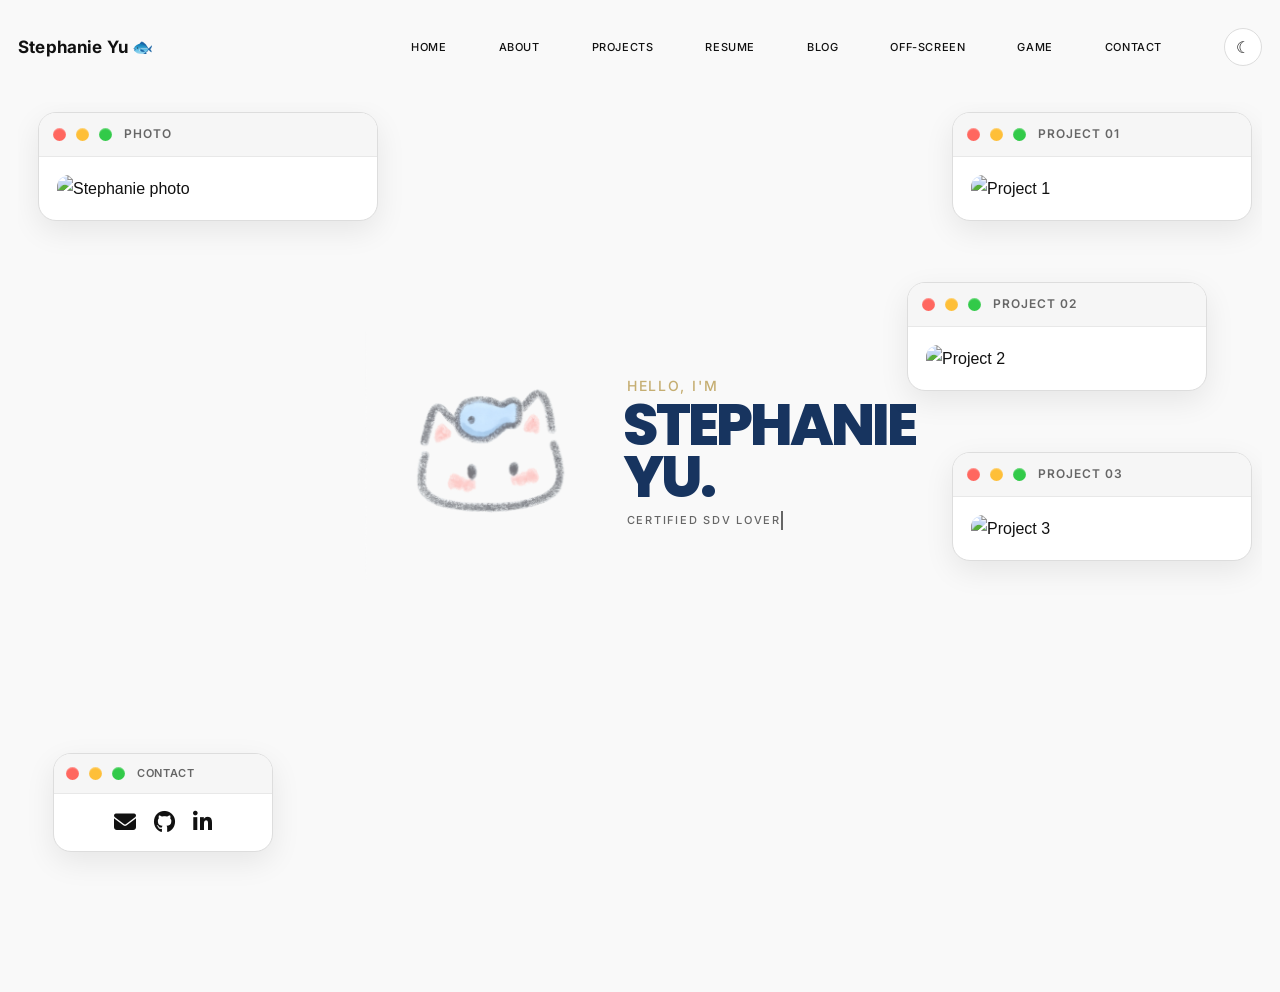
==== commit dac1ff01: "Update index.html" ====
--- a/index.html
+++ b/index.html
@@ -67,6 +67,71 @@
         </div>
       </div>
 
+      <div class="draggable-card contact-card" id="contact-card">
+        <div class="mac-card-bar drag-handle">
+          <div class="mac-dots">
+            <button class="dot red" aria-label="Close contact card"></button>
+            <button class="dot yellow" aria-label="Minimize contact card"></button>
+            <button class="dot green" aria-label="Expand contact card"></button>
+          </div>
+          <span class="mac-card-title">CONTACT</span>
+        </div>
+        <div class="mac-card-content contact-icons">
+          <a href="mailto:stephanieyu1025@gmail.com" target="_blank" aria-label="Email">
+            <i class="fa-solid fa-envelope"></i>
+          </a>
+          <a href="https://github.com/imstephy8" target="_blank" aria-label="GitHub">
+            <i class="fa-brands fa-github"></i>
+          </a>
+          <a href="https://www.linkedin.com/in/stephyu1025/" target="_blank" aria-label="LinkedIn">
+            <i class="fa-brands fa-linkedin-in"></i>
+          </a>
+        </div>
+      </div>
+
+      <div class="draggable-card project-card-1" id="project-card-1">
+        <div class="mac-card-bar drag-handle">
+          <div class="mac-dots">
+            <button class="dot red" aria-label="Close project 1 card"></button>
+            <button class="dot yellow" aria-label="Minimize project 1 card"></button>
+            <button class="dot green" aria-label="Expand project 1 card"></button>
+          </div>
+          <span class="mac-card-title">PROJECT 01</span>
+        </div>
+        <div class="mac-card-content">
+          <img src="project1.jpg" alt="Project 1" class="mac-card-image">
+        </div>
+      </div>
+
+      <div class="draggable-card project-card-2" id="project-card-2">
+        <div class="mac-card-bar drag-handle">
+          <div class="mac-dots">
+            <button class="dot red" aria-label="Close project 2 card"></button>
+            <button class="dot yellow" aria-label="Minimize project 2 card"></button>
+            <button class="dot green" aria-label="Expand project 2 card"></button>
+          </div>
+          <span class="mac-card-title">PROJECT 02</span>
+        </div>
+        <div class="mac-card-content">
+          <img src="project2.jpg" alt="Project 2" class="mac-card-image">
+        </div>
+      </div>
+
+      <div class="draggable-card project-card-3" id="project-card-3">
+        <div class="mac-card-bar drag-handle">
+          <div class="mac-dots">
+            <button class="dot red" aria-label="Close project 3 card"></button>
+            <button class="dot yellow" aria-label="Minimize project 3 card"></button>
+            <button class="dot green" aria-label="Expand project 3 card"></button>
+          </div>
+          <span class="mac-card-title">PROJECT 03</span>
+        </div>
+        <div class="mac-card-content">
+          <img src="project3.jpg" alt="Project 3" class="mac-card-image">
+        </div>
+      </div>
+    </section>
+
   </main>
 
   <script src="script.js"></script>
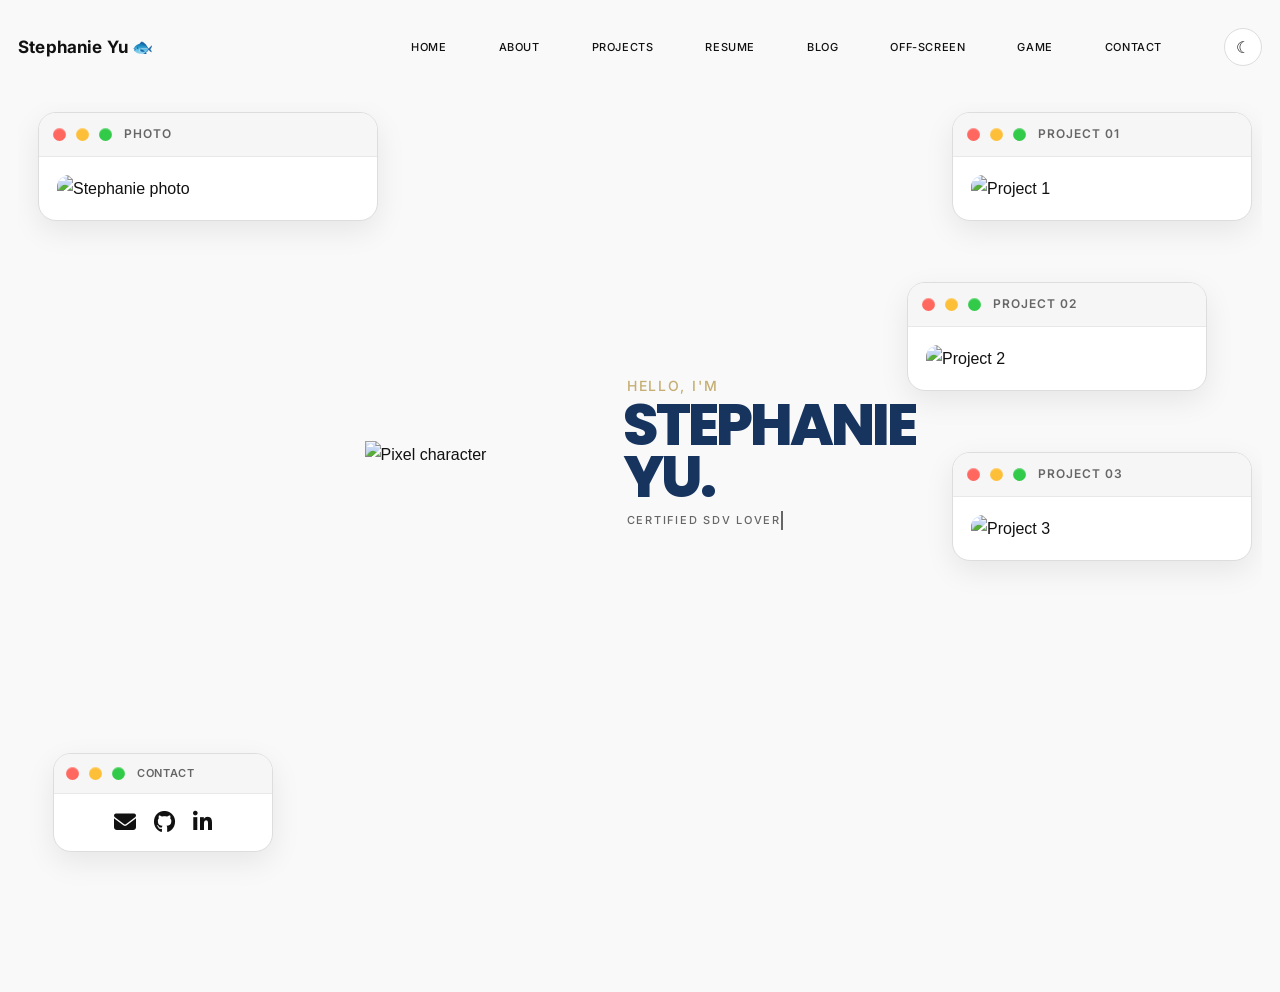
==== commit 9c4ee07b: "Update index.html" ====
--- a/index.html
+++ b/index.html
@@ -39,7 +39,7 @@
   <main>
     <section id="home" class="hero">
       <div class="hero-content">
-        <img src="icon.png" alt="Pixel character" class="pixel-character">
+        <img src="image/icon.png" alt="Pixel character" class="pixel-character">
 
         <div class="hero-text">
           <p class="hero-kicker">HELLO, I'M</p>
@@ -63,7 +63,7 @@
           <span class="mac-card-title">PHOTO</span>
         </div>
         <div class="mac-card-content">
-          <img src="StephanieYu.png" alt="Stephanie photo" class="mac-card-image">
+          <img src="image/StephanieYu.png" alt="Stephanie photo" class="mac-card-image">
         </div>
       </div>
 
